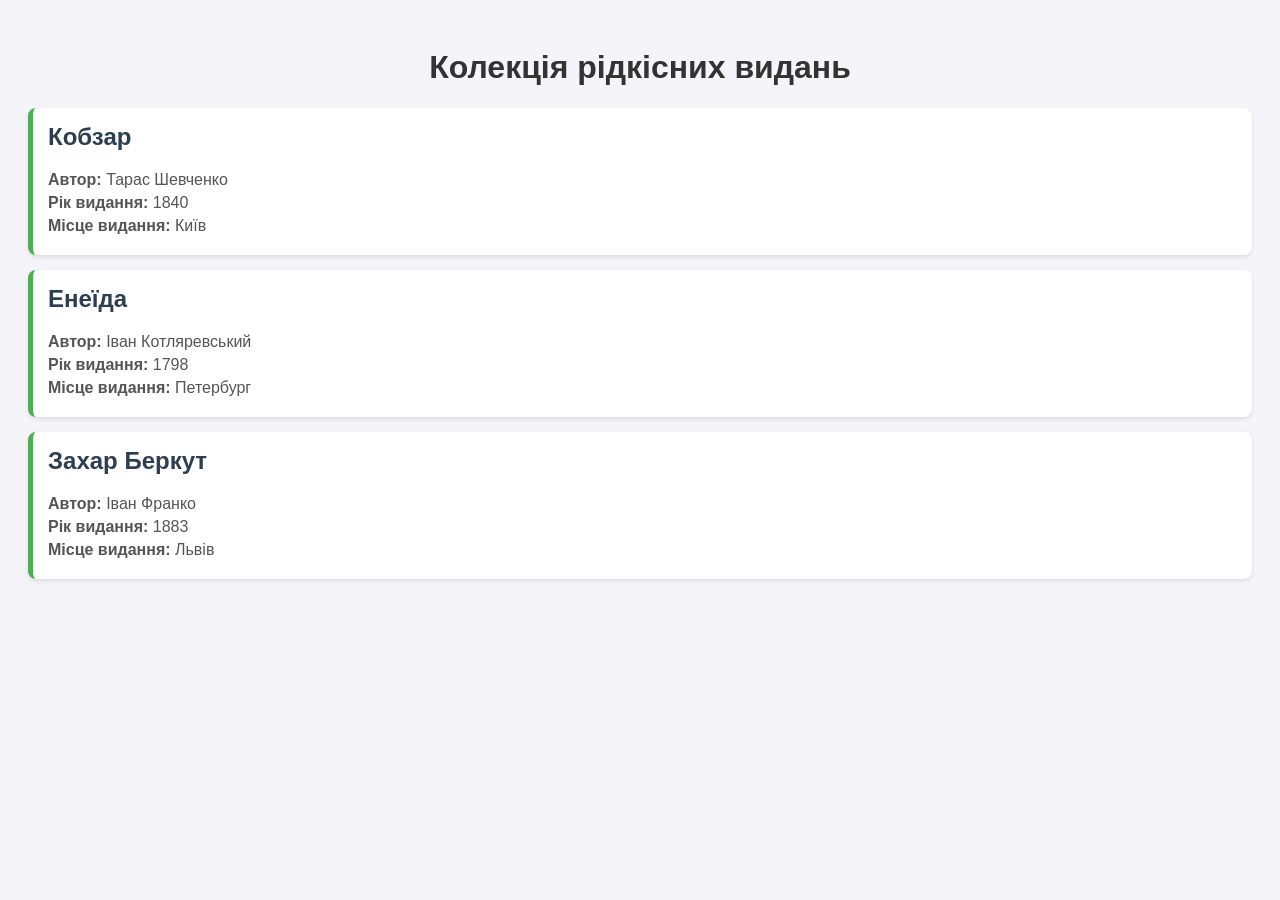
==== index.html @ 3a0bd873 "save1" ====
<!DOCTYPE html>
<html lang="uk">
<head>
    <meta charset="UTF-8">
    <title>Цифровий архів</title>
    <style>
        body { font-family: Arial, sans-serif; background-color: #f4f4f9; padding: 20px; }
        h1 { text-align: center; color: #333; }
        /* Дизайн нашої каталожної картки */
        .card { 
            background: white; 
            border-radius: 8px; 
            padding: 15px; 
            margin-bottom: 15px; 
            box-shadow: 0 2px 4px rgba(0,0,0,0.1); 
            border-left: 5px solid #4CAF50; /* Зелена смужка зліва */
        }
        .card h2 { margin-top: 0; color: #2c3e50; }
        .meta { color: #555; margin: 5px 0; }
    </style>
</head>
<body>
    <h1>Колекція рідкісних видань</h1>

    <div class="card">
        <h2>Кобзар</h2>
        <p class="meta"><strong>Автор:</strong> Тарас Шевченко</p>
        <p class="meta"><strong>Рік видання:</strong> 1840</p>
        <p class="meta"><strong>Місце видання:</strong> Київ</p>
    </div>
    
    <div class="card">
        <h2>Енеїда</h2>
        <p class="meta"><strong>Автор:</strong> Іван Котляревський</p>
        <p class="meta"><strong>Рік видання:</strong> 1798</p>
        <p class="meta"><strong>Місце видання:</strong> Петербург</p>
    </div>
    
    <div class="card">
        <h2>Захар Беркут</h2>
        <p class="meta"><strong>Автор:</strong> Іван Франко</p>
        <p class="meta"><strong>Рік видання:</strong> 1883</p>
        <p class="meta"><strong>Місце видання:</strong> Львів</p>
    </div>
    
</body>
</html>
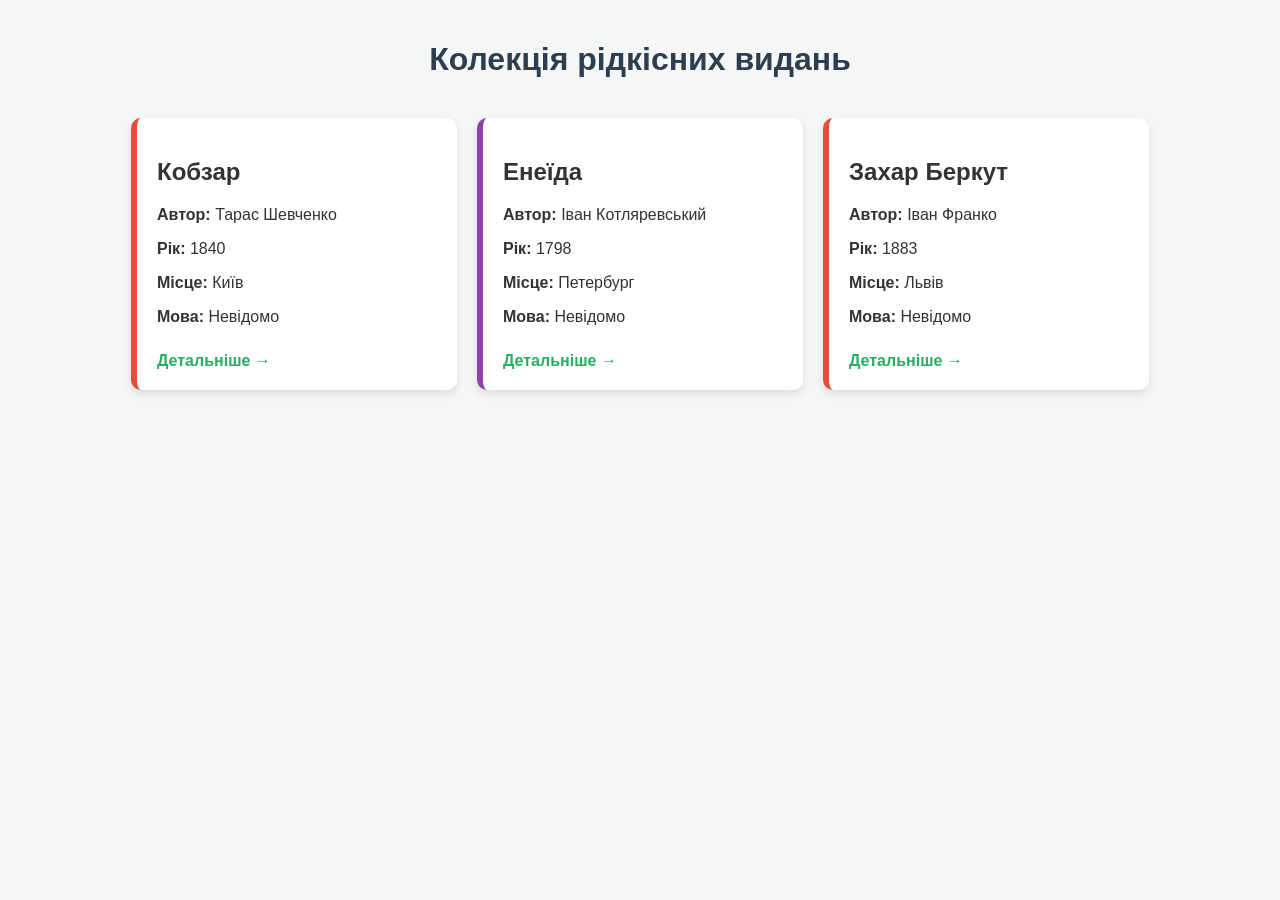
==== commit 34abc0e8: "практична6" ====
--- a/index.html
+++ b/index.html
@@ -4,45 +4,38 @@
 <head>
     <meta charset="UTF-8">
     <title>Цифровий архів</title>
-    <style>
-        body { font-family: Arial, sans-serif; background-color: #f4f4f9; padding: 20px; }
-        h1 { text-align: center; color: #333; }
-        /* Дизайн нашої каталожної картки */
-        .card { 
-            background: white; 
-            border-radius: 8px; 
-            padding: 15px; 
-            margin-bottom: 15px; 
-            box-shadow: 0 2px 4px rgba(0,0,0,0.1); 
-            border-left: 5px solid #4CAF50; /* Зелена смужка зліва */
-        }
-        .card h2 { margin-top: 0; color: #2c3e50; }
-        .meta { color: #555; margin: 5px 0; }
-    </style>
+   <link rel="stylesheet" href="style.css">
 </head>
 <body>
     <h1>Колекція рідкісних видань</h1>
+    <div class="gallery">
 
-    <div class="card">
-        <h2>Кобзар</h2>
-        <p class="meta"><strong>Автор:</strong> Тарас Шевченко</p>
-        <p class="meta"><strong>Рік видання:</strong> 1840</p>
-        <p class="meta"><strong>Місце видання:</strong> Київ</p>
-    </div>
+        <div class="card" style="border-left-color: #e74c3c;">
+            <h2>Кобзар</h2>
+            <p><strong>Автор:</strong> Тарас Шевченко</p>
+            <p><strong>Рік:</strong> 1840</p>
+            <p><strong>Місце:</strong> Київ</p>
+            <p><strong>Мова:</strong> Невідомо</p>
+            <a href="book_1.html">Детальніше →</a>
+        </div>
     
-    <div class="card">
-        <h2>Енеїда</h2>
-        <p class="meta"><strong>Автор:</strong> Іван Котляревський</p>
-        <p class="meta"><strong>Рік видання:</strong> 1798</p>
-        <p class="meta"><strong>Місце видання:</strong> Петербург</p>
-    </div>
+        <div class="card" style="border-left-color: #8e44ad;">
+            <h2>Енеїда</h2>
+            <p><strong>Автор:</strong> Іван Котляревський</p>
+            <p><strong>Рік:</strong> 1798</p>
+            <p><strong>Місце:</strong> Петербург</p>
+            <p><strong>Мова:</strong> Невідомо</p>
+            <a href="book_2.html">Детальніше →</a>
+        </div>
     
-    <div class="card">
-        <h2>Захар Беркут</h2>
-        <p class="meta"><strong>Автор:</strong> Іван Франко</p>
-        <p class="meta"><strong>Рік видання:</strong> 1883</p>
-        <p class="meta"><strong>Місце видання:</strong> Львів</p>
-    </div>
+        <div class="card" style="border-left-color: #e74c3c;">
+            <h2>Захар Беркут</h2>
+            <p><strong>Автор:</strong> Іван Франко</p>
+            <p><strong>Рік:</strong> 1883</p>
+            <p><strong>Місце:</strong> Львів</p>
+            <p><strong>Мова:</strong> Невідомо</p>
+            <a href="book_3.html">Детальніше →</a>
+        </div>
     
 </body>
 </html>
--- a/style.css
+++ b/style.css
@@ -0,0 +1,74 @@
+/* Глобальний дизайн сторінки */
+body {
+    background-color: #f4f7f6; /* Світлий фон для читабельності */
+    font-family: 'Segoe UI', Tahoma, Geneva, Verdana, sans-serif; /* 
+Шрифт без зарубок */
+    color: #333333; /* Темно-сірий колір тексту */
+    margin: 0; /* Видалення стандартних відступів браузера */
+    padding: 20px; /* Внутрішні відступи сторінки */
+}
+/* Стилізація головного заголовка */
+h1 {
+    text-align: center; /* Вирівнювання тексту по центру */
+    color: #2c3e50; /* Глибокий синьо-сірий колір */
+    margin-bottom: 40px; /* Відступ знизу для відокремлення від карток 
+*/
+}
+/* Базовий дизайн картки */
+.card {
+    background-color: white; /* Білий фон */
+    width: 280px; /* Фіксована ширина */
+    padding: 20px; /* Внутрішні відступи */
+    border-radius: 10px; /* М'яке заокруглення кутів */
+    border-left: 6px solid #e7d837; /* Декоративна зелена смужка зліва 
+*/
+    
+    /* Додавання візуального об'єму */
+    box-shadow: 0 4px 8px rgba(0, 0, 0, 0.1); /* Легка базова тінь */
+    transition: 0.3s; /* Плавність анімації (зміни станів) */
+}
+/* Ефект при наведенні мишки */
+.card:hover {
+    box-shadow: 0 12px 20px rgba(0, 0, 0, 0.15); /* Посилена тінь */
+    transform: translateY(-65px); /* Зсув картки по осі Y (вертикалі) 
+вгору на 8 пікселів */
+transform: scale(2);
+}
+/* Налаштування контейнера галереї */
+.gallery {
+    display: flex; /* Вмикає режим гнучкої сітки */
+    justify-content: center; /* Вирівнює елементи по центру сторінки */
+    gap: 20px; /* Встановлює відстань між картками */
+    flex-wrap: wrap; /* Дозволяє перенесення карток на новий рядок */
+}
+/* Стиль для детальної сторінки книги */
+.detail-card {
+    background: white;
+    max-width: 700px;
+    margin: 40px auto;
+    padding: 30px;
+    border-radius: 10px;
+    border-left: 6px solid #27ae60;
+    box-shadow: 0 4px 12px rgba(0,0,0,0.1);
+}
+
+/* Мітка [Антикваріат] */
+.badge {
+    background-color: #e74c3c;
+    color: white;
+    font-size: 0.75em;
+    padding: 2px 8px;
+    border-radius: 4px;
+    vertical-align: middle;
+    margin-left: 8px;
+}
+
+/* Посилання «Детальніше» на картці каталогу */
+.card a {
+    display: inline-block;
+    margin-top: 10px;
+    color: #27ae60;
+    text-decoration: none;
+    font-weight: bold;
+}
+.card a:hover { text-decoration: underline; }
